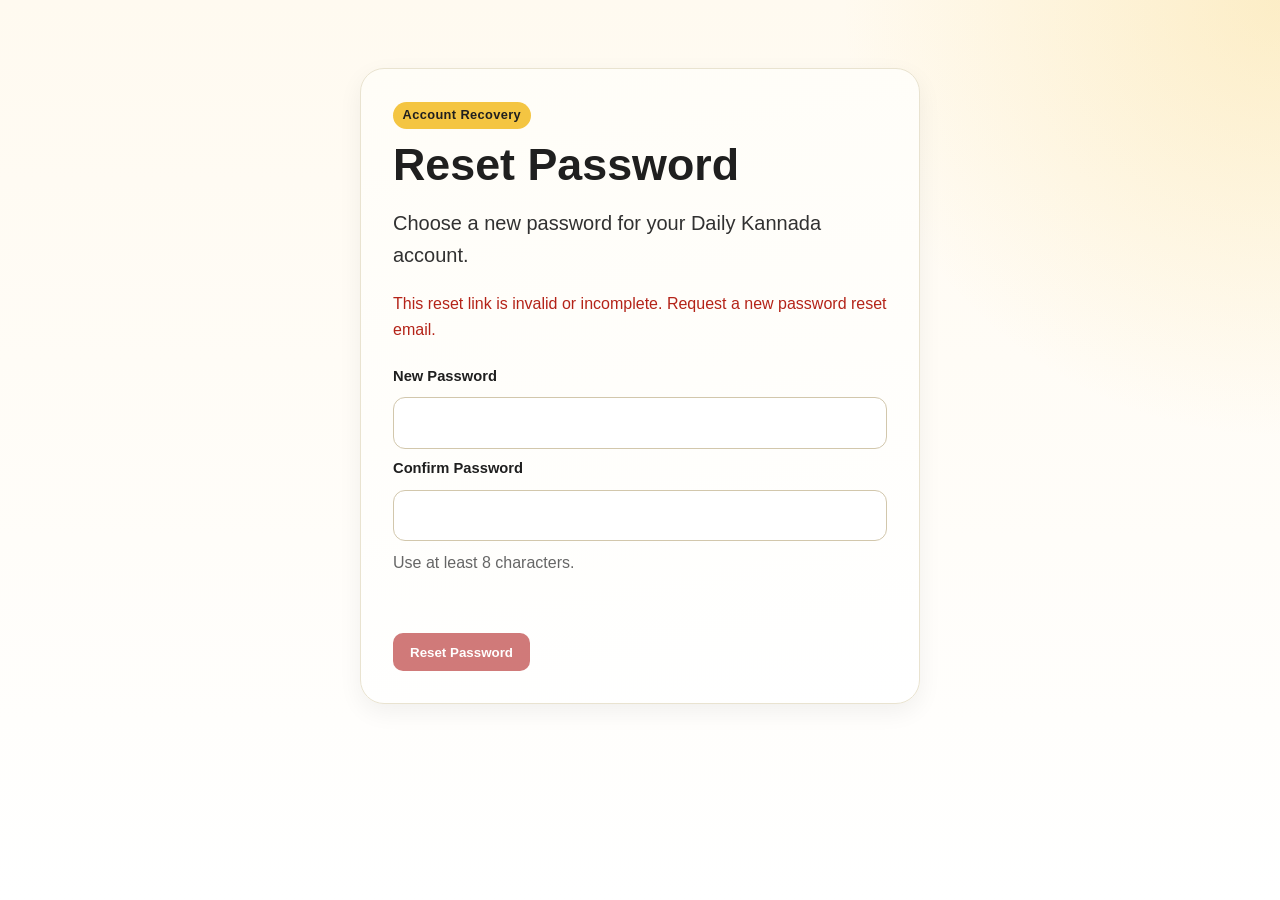
==== reset-password/index.html @ 6b2040e1 "implemented reset password" ====
<!DOCTYPE html>
<html lang="en">
<head>
  <meta charset="UTF-8" />
  <meta name="viewport" content="width=device-width, initial-scale=1.0" />
  <meta
    name="description"
    content="Reset your Daily Kannada account password using the secure link sent to your email."
  />
  <title>Reset Password | Daily Kannada</title>
  <link rel="stylesheet" href="/assets/css/styles.css" />
</head>
<body>
  <main class="section reset-page">
    <div class="container auth-shell">
      <section class="auth-card reset-card">
        <p class="eyebrow">Account Recovery</p>
        <h1>Reset Password</h1>
        <p class="subtitle">Choose a new password for your Daily Kannada account.</p>
        <p id="token-notice" class="token-notice" aria-live="polite"></p>

        <form id="reset-password-form" class="auth-form" novalidate>
          <label class="field">
            <span>New Password</span>
            <input
              id="password"
              name="password"
              type="password"
              autocomplete="new-password"
              minlength="8"
              required
            />
          </label>

          <label class="field">
            <span>Confirm Password</span>
            <input
              id="confirm-password"
              name="confirm-password"
              type="password"
              autocomplete="new-password"
              minlength="8"
              required
            />
          </label>

          <p class="form-hint">Use at least 8 characters.</p>
          <p id="reset-password-message" class="status-message" aria-live="polite"></p>

          <div class="button-row">
            <button id="reset-password-submit" class="button" type="submit">Reset Password</button>
          </div>
        </form>
      </section>
    </div>
  </main>

  <script src="/assets/js/config.js"></script>
  <script type="module" src="/assets/js/reset-password.js"></script>
</body>
</html>
---- assets/css/styles.css ----
:root {
  --primary: #b22222;
  --secondary: #f4c542;
  --text: #1f1f1f;
  --muted: #666;
  --bg: #ffffff;
  --surface: #fffdf7;
  --border: #e9e3d0;
  --max-width: 920px;
  --radius: 14px;
  --shadow: 0 8px 24px rgba(0, 0, 0, 0.06);
}

* {
  box-sizing: border-box;
}

html,
body {
  margin: 0;
  padding: 0;
  background: var(--bg);
  color: var(--text);
  font-family: "Segoe UI", "Noto Sans", -apple-system, BlinkMacSystemFont, "Helvetica Neue", Arial, sans-serif;
  line-height: 1.6;
}

a {
  color: var(--primary);
  text-decoration: none;
}

a:hover,
a:focus-visible {
  text-decoration: underline;
}

.container {
  width: min(100% - 2rem, var(--max-width));
  margin-inline: auto;
}

.site-header {
  position: sticky;
  top: 0;
  z-index: 20;
  background: rgba(255, 255, 255, 0.97);
  border-bottom: 1px solid var(--border);
  backdrop-filter: blur(6px);
}

.nav-wrap {
  display: flex;
  align-items: center;
  justify-content: space-between;
  gap: 1rem;
  padding: 0.8rem 0;
}

.brand {
  font-weight: 700;
  color: var(--primary);
  font-size: 1.05rem;
}

.nav-links {
  display: flex;
  gap: 1rem;
  flex-wrap: wrap;
  justify-content: flex-end;
}

.nav-links a {
  color: var(--text);
  font-weight: 500;
}

.nav-links a[aria-current="page"] {
  color: var(--primary);
}

.section {
  padding: 2.5rem 0;
}

.hero {
  background: linear-gradient(145deg, #fff6d7 0%, #ffffff 70%);
  border-bottom: 1px solid var(--border);
}

.eyebrow {
  display: inline-block;
  margin: 0 0 0.5rem;
  padding: 0.2rem 0.6rem;
  border-radius: 999px;
  background: var(--secondary);
  font-size: 0.8rem;
  font-weight: 700;
  letter-spacing: 0.03em;
}

h1,
h2,
h3 {
  line-height: 1.25;
  margin: 0 0 0.9rem;
}

h1 {
  font-size: clamp(1.8rem, 4.3vw, 2.8rem);
}

h2 {
  font-size: clamp(1.25rem, 2.8vw, 1.7rem);
  color: var(--primary);
}

.subtitle {
  font-size: clamp(1.05rem, 2.3vw, 1.25rem);
  margin-top: 0;
  color: #313131;
}

.card,
.policy {
  background: var(--surface);
  border: 1px solid var(--border);
  border-radius: var(--radius);
  box-shadow: var(--shadow);
  padding: 1.3rem 1.2rem;
}

.feature-list {
  margin: 0;
  padding-left: 1.2rem;
  display: grid;
  gap: 0.55rem;
}

.compliance {
  background: linear-gradient(170deg, #ffffff 0%, #fff9e8 100%);
}

.button-row {
  display: flex;
  flex-wrap: wrap;
  gap: 0.75rem;
  margin-top: 1rem;
}

.button {
  display: inline-block;
  background: var(--primary);
  color: #fff;
  padding: 0.65rem 1rem;
  border-radius: 10px;
  font-weight: 600;
  border: 1px solid transparent;
}

.button:hover,
.button:focus-visible {
  text-decoration: none;
  opacity: 0.95;
}

.button-alt {
  background: #fff;
  color: var(--primary);
  border-color: var(--primary);
}

.button:disabled,
.button-alt:disabled,
.nav-button:disabled,
.text-button:disabled {
  cursor: not-allowed;
  opacity: 0.6;
}

.meta {
  color: var(--muted);
  margin-top: -0.2rem;
}

.policy ul,
.policy ol {
  padding-left: 1.2rem;
}

.site-footer {
  margin-top: 2rem;
  border-top: 1px solid var(--border);
  background: #fffdf5;
}

.footer-wrap {
  padding: 1rem 0;
  display: flex;
  align-items: center;
  justify-content: space-between;
  gap: 0.9rem;
  flex-wrap: wrap;
}

.footer-wrap p {
  margin: 0;
  color: #444;
}

.subtle-link {
  color: var(--muted);
  font-size: 0.92rem;
}

.nav-text {
  color: var(--muted);
  font-size: 0.95rem;
}

.nav-button,
.text-button {
  border: 0;
  background: transparent;
  color: var(--primary);
  font: inherit;
  padding: 0;
  cursor: pointer;
}

.auth-shell {
  display: grid;
  place-items: center;
  min-height: calc(100vh - 13rem);
}

.auth-card {
  width: min(100%, 520px);
  background: linear-gradient(170deg, #fffdf7 0%, #ffffff 100%);
  border: 1px solid var(--border);
  border-radius: 24px;
  box-shadow: var(--shadow);
  padding: 2rem;
}

.auth-form,
.field {
  display: grid;
  gap: 0.55rem;
}

.auth-form {
  margin-top: 1.4rem;
}

.field span,
.inline-field span {
  font-size: 0.92rem;
  font-weight: 600;
}

.field input,
.inline-field select,
.phrase-table input,
.phrase-table select,
.phrase-table textarea {
  width: 100%;
  border: 1px solid #d2c7ac;
  border-radius: 12px;
  background: #fff;
  color: var(--text);
  font: inherit;
  padding: 0.75rem 0.85rem;
}

.phrase-table textarea {
  resize: vertical;
  min-width: 220px;
}

.status-message {
  min-height: 1.5rem;
  margin: 0;
  color: var(--muted);
}

.status-message.error,
.row-message.error {
  color: #b42318;
}

.status-message.success,
.row-message.success {
  color: #167c3d;
}

.reset-page {
  min-height: 100vh;
  background:
    radial-gradient(circle at top right, rgba(244, 197, 66, 0.24), transparent 28%),
    linear-gradient(180deg, #fffaf0 0%, #ffffff 100%);
}

.reset-card {
  width: min(100%, 560px);
}

.token-notice,
.form-hint {
  margin: 0;
  color: var(--muted);
}

.token-notice.error {
  color: #b42318;
}

.admin-layout,
.admin-sections {
  display: grid;
  gap: 1.25rem;
}

.admin-page-container {
  width: min(100% - 1rem, 1700px);
}

.admin-hero {
  background: linear-gradient(145deg, #fff6d7 0%, #fffdf7 45%, #ffffff 100%);
}

.admin-hero-actions {
  margin-top: 1.25rem;
}

.toolbar {
  display: flex;
  align-items: flex-end;
  justify-content: space-between;
  gap: 1rem;
  flex-wrap: wrap;
}

.toolbar-actions {
  display: flex;
  align-items: flex-end;
  gap: 0.75rem;
  flex-wrap: wrap;
}

.toolbar-note {
  margin: 0;
  color: var(--muted);
  font-size: 0.92rem;
}

.inline-field {
  display: grid;
  gap: 0.45rem;
  min-width: 140px;
}

.category-section h2 {
  margin-bottom: 1rem;
}

.table-shell {
  display: grid;
  gap: 0.4rem;
}

.table-hint {
  margin: 0;
  color: var(--muted);
  font-size: 0.84rem;
}

.table-top-scroll {
  overflow-x: auto;
  overflow-y: hidden;
  height: 10px;
  border: 1px solid var(--border);
  border-radius: 999px;
  background: #fff6d7;
}

.table-top-scroll-inner {
  height: 1px;
}

.table-wrap {
  overflow-x: auto;
  overflow-y: visible;
  border: 1px solid var(--border);
  border-radius: 16px;
  background: #fff;
}

.phrase-table {
  width: 100%;
  border-collapse: collapse;
  min-width: 1320px;
  table-layout: fixed;
  margin-bottom: 0;
}

.phrase-table th,
.phrase-table td {
  border-bottom: 1px solid var(--border);
  vertical-align: middle;
  text-align: left;
  word-break: break-word;
  overflow-wrap: anywhere;
  line-height: 1.15;
}

.phrase-table td {
  padding: 0.28rem 0.5rem;
  font-size: 0.88rem;
}

.phrase-table th {
  background: #fff8e0;
  color: #7a1d12;
  font-size: 0.92rem;
  font-weight: 700;
  letter-spacing: 0.01em;
  text-transform: capitalize;
  position: sticky;
  top: 0;
  padding: 0.4rem 0.5rem;
  white-space: nowrap;
}

.phrase-table td[data-column="id"],
.phrase-table th:first-child {
  width: 88px;
  min-width: 88px;
}

.phrase-table td[data-column="category"],
.phrase-table th:nth-child(2) {
  width: 170px;
  min-width: 170px;
}

.phrase-table td[data-column="english_text"],
.phrase-table td[data-column="kannada_text"],
.phrase-table td[data-column="transliteration"],
.phrase-table th:nth-child(3),
.phrase-table th:nth-child(4),
.phrase-table th:nth-child(5) {
  width: 220px;
  min-width: 220px;
}

.phrase-table td[data-column="usage_examples"],
.phrase-table td[data-column="cultural_context"],
.phrase-table th:nth-child(6),
.phrase-table th:nth-child(7) {
  width: 250px;
  min-width: 250px;
}

.phrase-table td[data-column="is_active"],
.phrase-table th:nth-child(8) {
  width: 120px;
  min-width: 120px;
}

.phrase-table .action-header {
  width: 190px;
  min-width: 190px;
}

.phrase-table input,
.phrase-table select,
.phrase-table textarea {
  min-width: 100%;
  padding: 0.3rem 0.45rem;
  font-size: 0.86rem;
}

.table-top-scroll::-webkit-scrollbar,
.table-wrap::-webkit-scrollbar {
  height: 8px;
}

.table-top-scroll::-webkit-scrollbar-thumb,
.table-wrap::-webkit-scrollbar-thumb {
  background: #d1b680;
  border-radius: 999px;
}

.action-cell {
  min-width: 170px;
  width: 190px;
  background: #fffdf7;
  position: sticky;
  right: 0;
  z-index: 2;
  box-shadow: -10px 0 14px rgba(255, 253, 247, 0.92);
}

.action-cell .button,
.action-cell .text-button {
  display: inline-flex;
  align-items: center;
  justify-content: center;
}

.action-cell .button {
  min-width: 84px;
  padding: 0.28rem 0.55rem;
  font-size: 0.82rem;
}

.action-cell .text-button {
  margin-left: 0.65rem;
  font-size: 0.8rem;
}

.phrase-table tbody td:last-child {
  position: sticky;
  right: 0;
  background: #fffdf7;
  z-index: 2;
  box-shadow: -10px 0 14px rgba(255, 253, 247, 0.92);
}

.row-message {
  margin: 0.25rem 0 0;
  font-size: 0.76rem;
}

.pagination-bar {
  display: flex;
  align-items: center;
  justify-content: center;
  gap: 1rem;
  flex-wrap: wrap;
}

.page-label {
  color: var(--muted);
  font-weight: 600;
}

.page-numbers {
  display: flex;
  justify-content: center;
  gap: 0.45rem;
  flex-wrap: wrap;
  margin-top: 0.9rem;
}

.page-number {
  border: 1px solid #d2c7ac;
  background: #fff;
  color: var(--text);
  border-radius: 10px;
  padding: 0.32rem 0.62rem;
  font: inherit;
  line-height: 1;
  cursor: pointer;
}

.page-number.active {
  background: var(--primary);
  border-color: var(--primary);
  color: #fff;
}

.page-number:disabled {
  cursor: default;
  opacity: 1;
}

.health-layout {
  display: grid;
  gap: 1.25rem;
}

.health-hero {
  position: relative;
  overflow: hidden;
  background:
    radial-gradient(circle at top right, rgba(244, 197, 66, 0.32), transparent 28%),
    radial-gradient(circle at 18% 24%, rgba(178, 34, 34, 0.08), transparent 26%),
    linear-gradient(145deg, #fff6d7 0%, #fff1c8 34%, #fffdf7 68%, #ffffff 100%);
}

.health-hero::after {
  content: "";
  position: absolute;
  inset: auto -6% -36px auto;
  width: 180px;
  height: 180px;
  border-radius: 36px;
  transform: rotate(22deg);
  background: linear-gradient(180deg, rgba(178, 34, 34, 0.1) 0%, rgba(244, 197, 66, 0.2) 100%);
}

.health-grid {
  display: grid;
  grid-template-columns: repeat(2, minmax(0, 1fr));
  gap: 1.25rem;
}

.health-overview {
  display: grid;
  grid-template-columns: minmax(0, 1.2fr) minmax(280px, 0.8fr);
  gap: 1rem;
  align-items: center;
}

.health-status-panel {
  display: grid;
  gap: 0.6rem;
  align-content: start;
}

.health-status-pulse {
  width: 0.9rem;
  height: 0.9rem;
  border-radius: 50%;
  box-shadow: 0 0 0 0 currentColor;
  animation: health-pulse 2s ease-out infinite;
}

.health-status-pulse.success {
  color: #167c3d;
  background: #167c3d;
}

.health-status-pulse.error {
  color: #b42318;
  background: #b42318;
}

.health-status-pulse.neutral {
  color: #765b21;
  background: #765b21;
}

.health-service-title {
  margin: 0;
  font-size: clamp(1.45rem, 3vw, 2rem);
  font-weight: 700;
  line-height: 1.15;
}

.health-service-meta {
  margin-top: -0.05rem;
}

.health-status-copy {
  margin: 0.1rem 0 0;
  max-width: 32rem;
  color: #3f3b32;
}

.health-badge {
  display: inline-flex;
  width: fit-content;
  align-items: center;
  gap: 0.45rem;
  border-radius: 999px;
  padding: 0.35rem 0.75rem;
  font-size: 0.82rem;
  font-weight: 700;
  letter-spacing: 0.04em;
  text-transform: uppercase;
}

.health-badge.success {
  background: #e8f7ee;
  color: #167c3d;
}

.health-badge.error {
  background: #fdecea;
  color: #b42318;
}

.health-badge.neutral {
  background: #f4efe0;
  color: #765b21;
}

.health-facts {
  display: grid;
  grid-template-columns: repeat(2, minmax(0, 1fr));
  gap: 0.85rem;
  margin: 0;
  padding: 1rem;
  border-radius: 20px;
  border: 1px solid rgba(178, 34, 34, 0.09);
  background: linear-gradient(180deg, rgba(255, 255, 255, 0.98) 0%, #fffaf0 100%);
  box-shadow: inset 0 1px 0 rgba(255, 255, 255, 0.8);
}

.health-fact {
  padding: 0.95rem 1rem;
  border-radius: 16px;
  background: #fff;
  border: 1px solid rgba(178, 34, 34, 0.08);
}

.health-facts dt {
  margin: 0;
  color: var(--muted);
  font-size: 0.86rem;
}

.health-facts dd {
  margin: 0.18rem 0 0;
  font-size: 1rem;
  font-weight: 700;
}

.health-list {
  display: grid;
  gap: 0.85rem;
}

.health-list-item {
  display: flex;
  align-items: flex-start;
  justify-content: space-between;
  gap: 1rem;
  padding: 1rem 1.05rem;
  border: 1px solid rgba(178, 34, 34, 0.08);
  border-radius: 18px;
  background: linear-gradient(180deg, #ffffff 0%, #fffdf7 100%);
  box-shadow: 0 12px 26px rgba(79, 56, 18, 0.05);
}

.health-list-item h3 {
  margin-bottom: 0.25rem;
  font-size: 1rem;
  color: var(--text);
}

.health-check-copy {
  display: grid;
  gap: 0.1rem;
}

.health-check-kicker {
  margin: 0 0 0.1rem;
  color: #8d5e18;
  font-size: 0.76rem;
  font-weight: 700;
  letter-spacing: 0.08em;
  text-transform: uppercase;
}

.health-check-detail {
  max-width: 34rem;
}

.health-check-side {
  display: grid;
  justify-items: end;
  gap: 0.6rem;
  min-width: 140px;
}

.health-check-rail {
  width: 120px;
  height: 8px;
  border-radius: 999px;
  background: #f1e7d3;
  overflow: hidden;
}

.health-check-fill {
  display: block;
  height: 100%;
  transform-origin: left center;
  animation: health-fill 800ms ease forwards;
}

.health-check-fill.success {
  width: 100%;
  background: linear-gradient(90deg, #167c3d 0%, #5cc884 100%);
}

.health-check-fill.error {
  width: 42%;
  background: linear-gradient(90deg, #b42318 0%, #ef7466 100%);
}

.health-check-fill.neutral {
  width: 64%;
  background: linear-gradient(90deg, #765b21 0%, #ddbe71 100%);
}

.health-list-item[data-tone="error"] {
  background: linear-gradient(180deg, #fff8f7 0%, #fffdf7 100%);
}

.health-stat-grid {
  display: grid;
  grid-template-columns: repeat(2, minmax(0, 1fr));
  gap: 0.9rem;
}

.health-stat {
  position: relative;
  overflow: hidden;
  padding: 1rem;
  border-radius: 20px;
  border: 1px solid rgba(178, 34, 34, 0.08);
  background: linear-gradient(180deg, #ffffff 0%, #fffaf0 100%);
  box-shadow: 0 16px 30px rgba(79, 56, 18, 0.06);
}

.health-stat-label {
  margin: 0 0 0.45rem;
  color: var(--muted);
  font-size: 0.88rem;
}

.health-stat-value {
  display: block;
  font-size: clamp(1.4rem, 3vw, 2rem);
  line-height: 1;
  color: var(--primary);
}

.health-stat-mark {
  position: absolute;
  right: -14px;
  bottom: -18px;
  width: 86px;
  height: 86px;
  border-radius: 28px;
  transform: rotate(18deg);
  background: linear-gradient(180deg, rgba(244, 197, 66, 0.42) 0%, rgba(178, 34, 34, 0.14) 100%);
}

.health-summary-copy {
  margin: 0;
  font-size: 1rem;
}

.health-summary-line {
  display: flex;
  gap: 0.45rem;
  margin-top: 1rem;
}

.health-summary-marker {
  flex: 1 1 0;
  height: 0.55rem;
  border-radius: 999px;
}

.health-summary-marker.success {
  background: linear-gradient(90deg, #167c3d 0%, #5cc884 100%);
}

.health-summary-marker.error {
  background: linear-gradient(90deg, #b42318 0%, #ef7466 100%);
}

.health-summary-marker.neutral {
  background: linear-gradient(90deg, #765b21 0%, #ddbe71 100%);
}

@keyframes health-pulse {
  0% {
    box-shadow: 0 0 0 0 rgba(0, 0, 0, 0.18);
  }

  70% {
    box-shadow: 0 0 0 12px rgba(0, 0, 0, 0);
  }

  100% {
    box-shadow: 0 0 0 0 rgba(0, 0, 0, 0);
  }
}

@keyframes health-fill {
  0% {
    transform: scaleX(0);
  }

  100% {
    transform: scaleX(1);
  }
}

@media (max-width: 640px) {
  .section {
    padding: 2rem 0;
  }

  .card,
  .policy {
    padding: 1.1rem 1rem;
  }

  .nav-wrap {
    align-items: flex-start;
    flex-direction: column;
  }

  .footer-wrap {
    flex-direction: column;
    align-items: flex-start;
  }

  .auth-card {
    padding: 1.35rem;
    border-radius: 18px;
  }

  .toolbar {
    align-items: stretch;
  }

  .toolbar-actions {
    width: 100%;
  }

  .toolbar-actions > * {
    flex: 1 1 100%;
  }

  .toolbar-note {
    order: 2;
  }

  .health-grid,
  .health-overview,
  .health-stat-grid,
  .health-facts {
    grid-template-columns: 1fr;
  }

  .health-list-item {
    flex-direction: column;
  }

  .health-check-side {
    width: 100%;
    justify-items: start;
  }

  .phrase-table {
    min-width: 980px;
  }

  .admin-page-container {
    width: min(100% - 0.5rem, 1700px);
  }
}

@media (max-width: 960px) {
  .container {
    width: min(100% - 1rem, var(--max-width));
  }

  .admin-page-container {
    width: min(100% - 0.75rem, 1700px);
  }

  .card,
  .policy {
    padding: 1rem 0.85rem;
  }

  .health-grid,
  .health-overview {
    grid-template-columns: 1fr;
  }

  .phrase-table {
    min-width: 920px;
  }

  .phrase-table th,
  .phrase-table td {
    padding: 0.26rem 0.42rem;
  }

  .action-cell {
    min-width: 150px;
    width: 170px;
  }
}
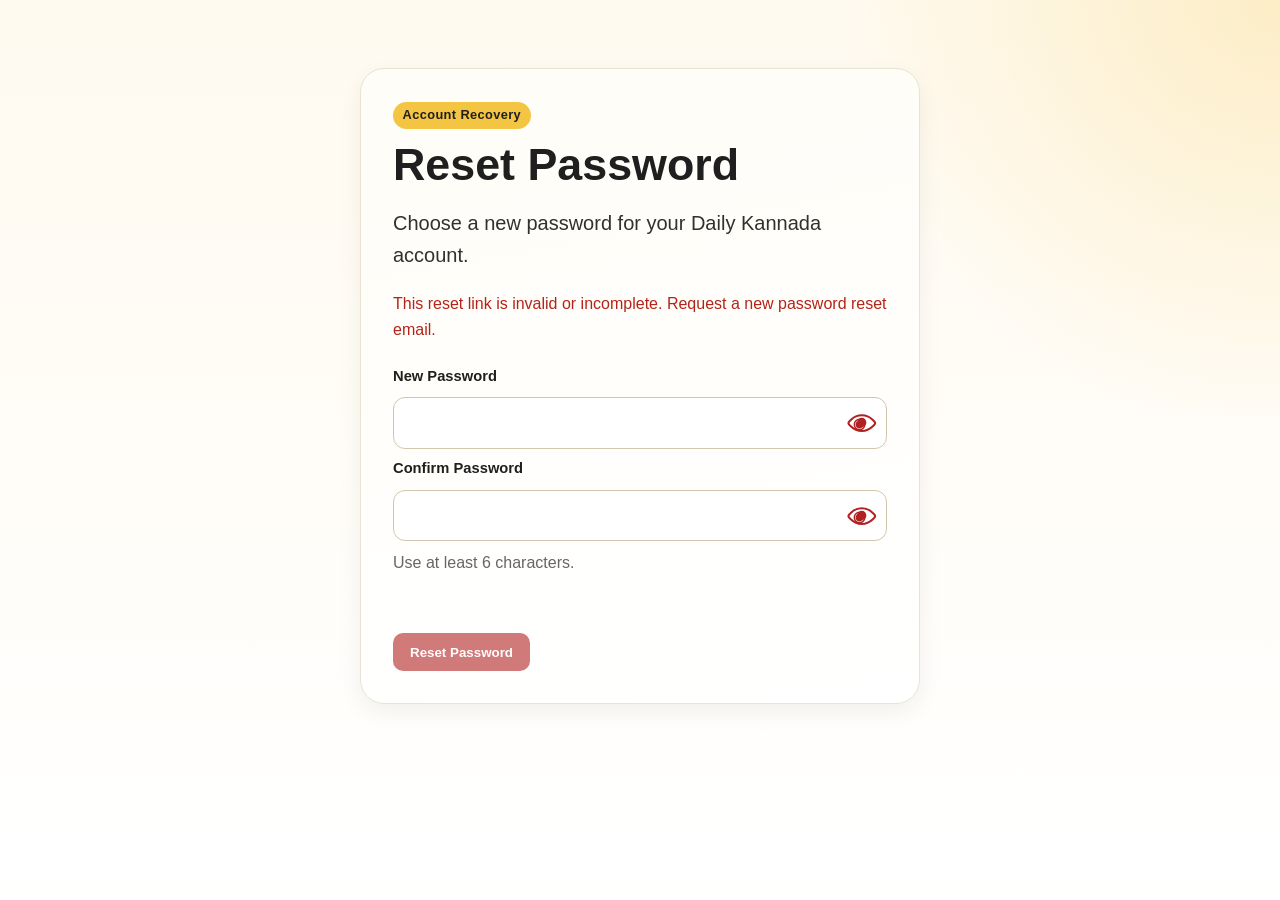
==== commit 8385390f: "issues with reset password" ====
--- a/reset-password/index.html
+++ b/reset-password/index.html
@@ -22,29 +22,51 @@
         <form id="reset-password-form" class="auth-form" novalidate>
           <label class="field">
             <span>New Password</span>
-            <input
-              id="password"
-              name="password"
-              type="password"
-              autocomplete="new-password"
-              minlength="8"
-              required
-            />
+            <div class="password-field">
+              <input
+                id="password"
+                name="password"
+                type="password"
+                autocomplete="new-password"
+                minlength="6"
+                required
+              />
+              <button
+                class="password-toggle"
+                type="button"
+                data-target="password"
+                aria-label="Show new password"
+                aria-pressed="false"
+              >
+                <span class="password-toggle-icon" aria-hidden="true">◉</span>
+              </button>
+            </div>
           </label>
 
           <label class="field">
             <span>Confirm Password</span>
-            <input
-              id="confirm-password"
-              name="confirm-password"
-              type="password"
-              autocomplete="new-password"
-              minlength="8"
-              required
-            />
+            <div class="password-field">
+              <input
+                id="confirm-password"
+                name="confirm-password"
+                type="password"
+                autocomplete="new-password"
+                minlength="6"
+                required
+              />
+              <button
+                class="password-toggle"
+                type="button"
+                data-target="confirm-password"
+                aria-label="Show confirm password"
+                aria-pressed="false"
+              >
+                <span class="password-toggle-icon" aria-hidden="true">◉</span>
+              </button>
+            </div>
           </label>
 
-          <p class="form-hint">Use at least 8 characters.</p>
+          <p class="form-hint">Use at least 6 characters.</p>
           <p id="reset-password-message" class="status-message" aria-live="polite"></p>
 
           <div class="button-row">
--- a/assets/css/styles.css
+++ b/assets/css/styles.css
@@ -273,6 +273,60 @@
   padding: 0.75rem 0.85rem;
 }
 
+.password-field {
+  position: relative;
+}
+
+.password-field input {
+  padding-right: 5.5rem;
+}
+
+.password-toggle {
+  display: inline-flex;
+  align-items: center;
+  justify-content: center;
+  position: absolute;
+  top: 50%;
+  right: 0.55rem;
+  transform: translateY(-50%);
+  border: 0;
+  background: transparent;
+  color: var(--primary);
+  font: inherit;
+  font-size: 0.88rem;
+  font-weight: 600;
+  cursor: pointer;
+  padding: 0.2rem 0.35rem;
+}
+
+.password-toggle-icon {
+  position: relative;
+  width: 1.35rem;
+  height: 1.35rem;
+  border: 2px solid currentColor;
+  border-radius: 75% 15%;
+  transform: rotate(45deg);
+}
+
+.password-toggle-icon::before {
+  content: "";
+  position: absolute;
+  inset: 0.28rem;
+  border-radius: 50%;
+  background: currentColor;
+}
+
+.password-toggle.is-visible .password-toggle-icon::after {
+  content: "";
+  position: absolute;
+  left: 50%;
+  top: -0.18rem;
+  width: 2px;
+  height: 1.7rem;
+  background: currentColor;
+  transform: translateX(-50%) rotate(-45deg);
+}
+
 .phrase-table textarea {
   resize: vertical;
   min-width: 220px;
@@ -313,6 +367,10 @@
 
 .token-notice.error {
   color: #b42318;
+}
+
+.token-notice.success {
+  color: #167c3d;
 }
 
 .admin-layout,
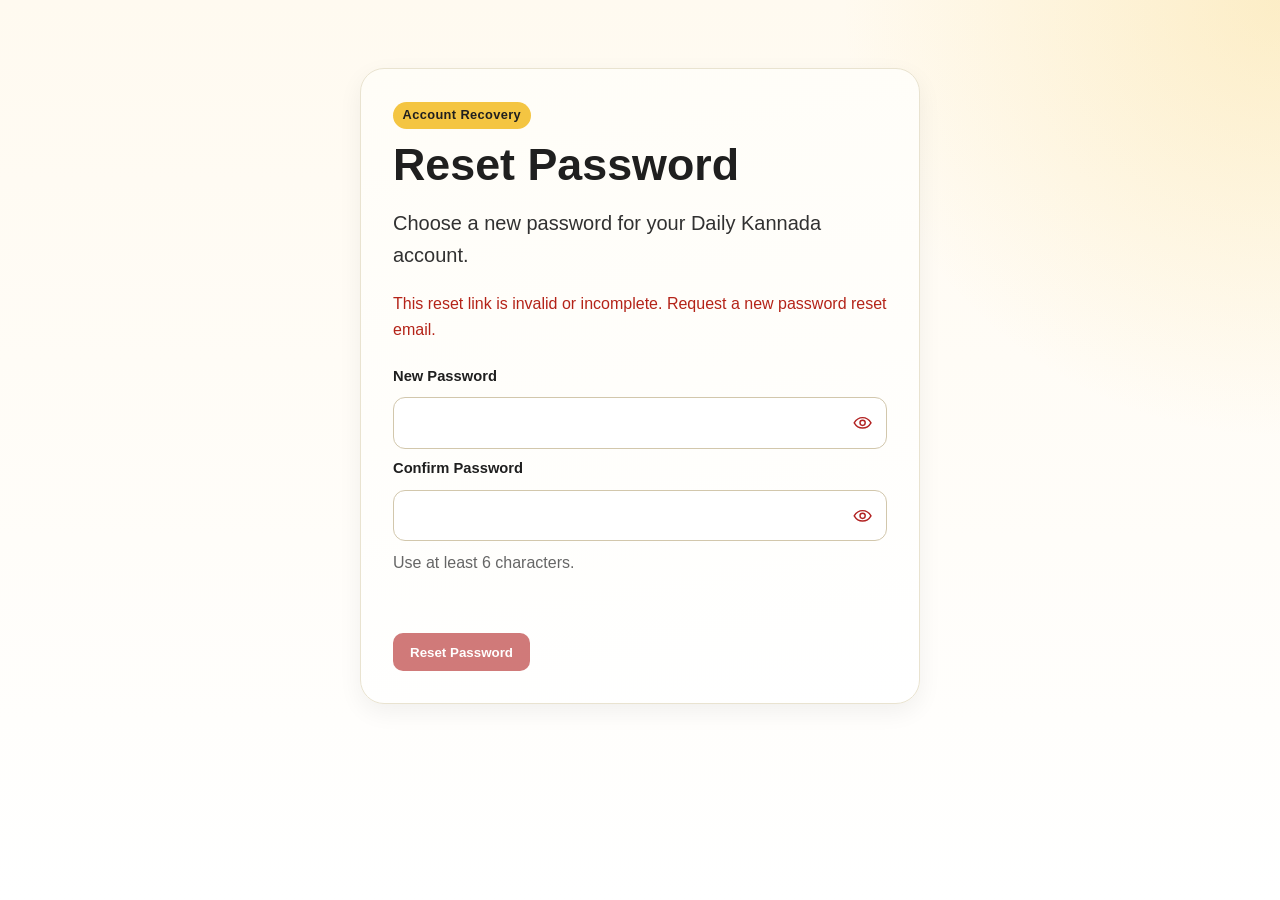
==== commit 5c81a874: "UI refinement" ====
--- a/reset-password/index.html
+++ b/reset-password/index.html
@@ -38,7 +38,22 @@
                 aria-label="Show new password"
                 aria-pressed="false"
               >
-                <span class="password-toggle-icon" aria-hidden="true">◉</span>
+                <svg
+                  class="password-toggle-icon"
+                  viewBox="0 0 24 24"
+                  aria-hidden="true"
+                  focusable="false"
+                >
+                  <path
+                    class="eye-open"
+                    d="M1.5 12s3.8-6.5 10.5-6.5S22.5 12 22.5 12 18.7 18.5 12 18.5 1.5 12 1.5 12Z"
+                  />
+                  <circle class="eye-open" cx="12" cy="12" r="3.25" />
+                  <path
+                    class="eye-closed"
+                    d="M3 4.5 20 19.5M9.9 9.5a3.2 3.2 0 0 0 4.6 4.2M6.2 7.3C3.7 9.2 2.3 12 2.3 12s3.8 6.5 10.5 6.5c2 0 3.8-.6 5.3-1.5M10.2 5.7c.6-.1 1.2-.2 1.8-.2 6.7 0 10.5 6.5 10.5 6.5s-1.2 2.1-3.4 4.1"
+                  />
+                </svg>
               </button>
             </div>
           </label>
@@ -61,7 +76,22 @@
                 aria-label="Show confirm password"
                 aria-pressed="false"
               >
-                <span class="password-toggle-icon" aria-hidden="true">◉</span>
+                <svg
+                  class="password-toggle-icon"
+                  viewBox="0 0 24 24"
+                  aria-hidden="true"
+                  focusable="false"
+                >
+                  <path
+                    class="eye-open"
+                    d="M1.5 12s3.8-6.5 10.5-6.5S22.5 12 22.5 12 18.7 18.5 12 18.5 1.5 12 1.5 12Z"
+                  />
+                  <circle class="eye-open" cx="12" cy="12" r="3.25" />
+                  <path
+                    class="eye-closed"
+                    d="M3 4.5 20 19.5M9.9 9.5a3.2 3.2 0 0 0 4.6 4.2M6.2 7.3C3.7 9.2 2.3 12 2.3 12s3.8 6.5 10.5 6.5c2 0 3.8-.6 5.3-1.5M10.2 5.7c.6-.1 1.2-.2 1.8-.2 6.7 0 10.5 6.5 10.5 6.5s-1.2 2.1-3.4 4.1"
+                  />
+                </svg>
               </button>
             </div>
           </label>
--- a/assets/css/styles.css
+++ b/assets/css/styles.css
@@ -300,31 +300,25 @@
 }
 
 .password-toggle-icon {
-  position: relative;
-  width: 1.35rem;
-  height: 1.35rem;
-  border: 2px solid currentColor;
-  border-radius: 75% 15%;
-  transform: rotate(45deg);
-}
-
-.password-toggle-icon::before {
-  content: "";
-  position: absolute;
-  inset: 0.28rem;
-  border-radius: 50%;
-  background: currentColor;
-}
-
-.password-toggle.is-visible .password-toggle-icon::after {
-  content: "";
-  position: absolute;
-  left: 50%;
-  top: -0.18rem;
-  width: 2px;
-  height: 1.7rem;
-  background: currentColor;
-  transform: translateX(-50%) rotate(-45deg);
+  width: 1.2rem;
+  height: 1.2rem;
+  stroke: currentColor;
+  fill: none;
+  stroke-width: 1.8;
+  stroke-linecap: round;
+  stroke-linejoin: round;
+}
+
+.password-toggle .eye-closed {
+  display: none;
+}
+
+.password-toggle.is-visible .eye-open {
+  display: none;
+}
+
+.password-toggle.is-visible .eye-closed {
+  display: inline;
 }
 
 .phrase-table textarea {
